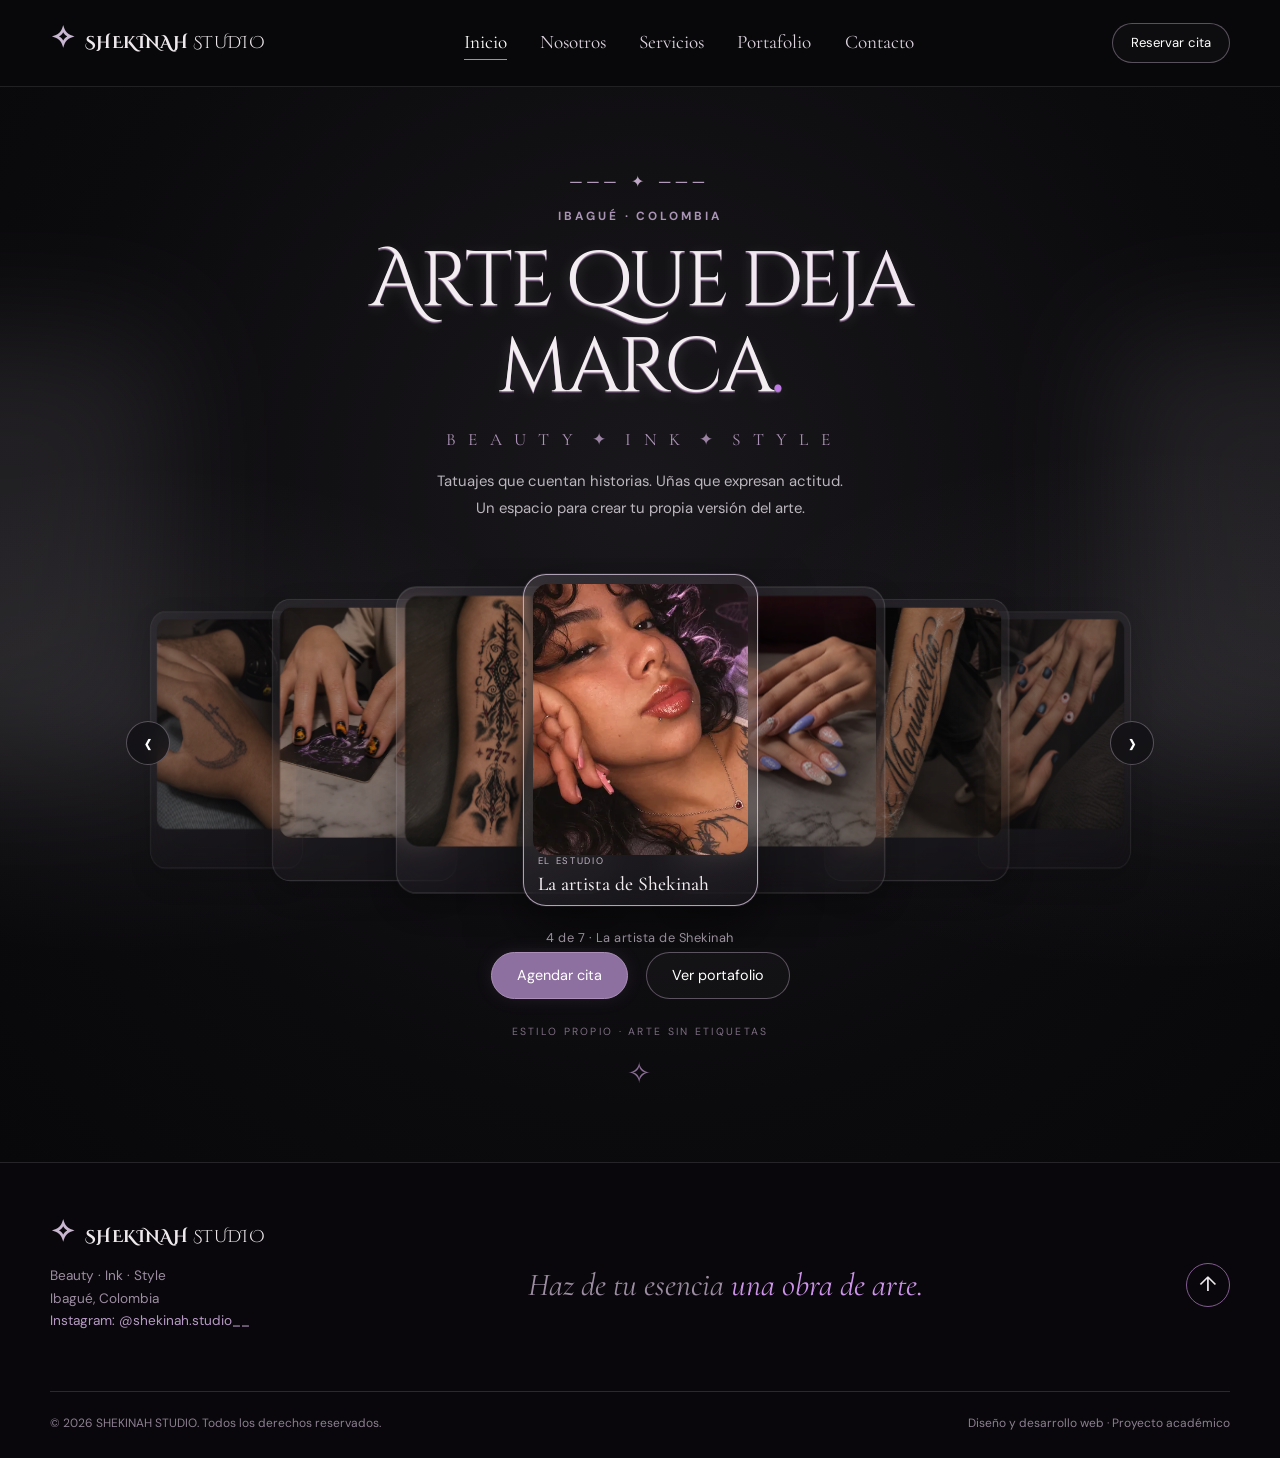
==== SHEKINAH_STUDIO/index.html @ 96f13e1a "Primer commit" ====
<!DOCTYPE html>

<html lang="es">
<head>
<meta charset="utf-8"/>
<meta content="width=device-width, initial-scale=1.0" name="viewport"/>
<meta content="SHEKINAH STUDIO — tatuajes, uñas y estilo alternativo en Ibagué." name="description"/>
<meta content="#100a16" name="theme-color"/>
<title>Inicio | SHEKINAH STUDIO</title>
<link href="https://fonts.googleapis.com" rel="preconnect"/>
<link crossorigin="" href="https://fonts.gstatic.com" rel="preconnect"/>
<link href="https://fonts.googleapis.com/css2?family=Cinzel+Decorative:wght@400;700&amp;family=Cormorant+Garamond:wght@400;500;600;700&amp;family=DM+Sans:wght@400;500;600;700&amp;display=swap" rel="stylesheet"/>
<link href="css/estilos.css" rel="stylesheet"/>
<script defer="" src="js/script.js"></script>
</head>
<body id="arriba" data-page="inicio">
<a class="skip-link" href="#inicio">Saltar al contenido</a>
<header class="site-header" id="cabecera">
<nav aria-label="Navegación principal" class="nav container">
<a aria-label="SHEKINAH STUDIO, ir al inicio" class="brand" href="index.html"><span aria-hidden="true" class="brand-star">✧</span> SHEKINAH <span>STUDIO</span></a>
<button aria-controls="menu-principal" aria-expanded="false" aria-label="Abrir menú" class="menu-toggle" type="button"><span></span><span></span><span></span></button>
<ul class="nav-links" id="menu-principal">
<li><a aria-current="page" class="nav-link active" href="index.html">Inicio</a></li>
<li><a class="nav-link" href="nosotros.html">Nosotros</a></li>
<li><a class="nav-link" href="servicios.html">Servicios</a></li>
<li><a class="nav-link" href="portafolio.html">Portafolio</a></li>
<li><a class="nav-link" href="contacto.html">Contacto</a></li>
</ul>
<a class="btn btn-outline nav-cta" href="contacto.html#contact-form">Reservar cita</a>
</nav>
</header>
<main>

<section aria-labelledby="hero-title" class="hero section" id="inicio">
<div class="hero-aura aura-left"></div><div class="hero-aura aura-right"></div>
<div class="container hero-inner">
<div aria-hidden="true" class="filigree">─── ✦ ───</div>
<p class="eyebrow">IBAGUÉ · COLOMBIA</p>
<h1 class="gothic-title" id="hero-title">Arte que <em>deja</em><br/> marca<span class="period">.</span></h1>
<p class="hero-subtitle">B E A U T Y <span>✦</span> I N K <span>✦</span> S T Y L E</p>
<p class="hero-desc">Tatuajes que cuentan historias. Uñas que expresan actitud.<br class="desktop-only"/> Un espacio para crear tu propia versión del arte.</p>
</div>
<div class="carousel-shell" role="region" aria-roledescription="carrusel" aria-label="Trabajos destacados y artista de Shekinah Studio">
  <button aria-label="Imagen anterior" class="carousel-arrow carousel-prev" type="button">‹</button>
  <div class="glass-carousel" id="glass-carousel">
    <a class="glass-slide" href="portafolio.html#tatuaje-guadana" aria-label="Ver Guadaña y rosario">
      <img src="img/miniaturas/tatuaje-guadana.webp" alt="Guadaña de línea fina con una cadena y una cruz en el dorso de la mano." width="540" height="960" loading="eager" decoding="async" style="object-position: 46% 60%" draggable="false">
      <span class="glass-caption"><small>Tatuajes</small><strong>Guadaña y rosario</strong></span>
    </a>
    <a class="glass-slide" href="portafolio.html#unas-negro-ambar" aria-label="Ver Negro y ámbar">
      <img src="img/miniaturas/unas-negro-ambar.webp" alt="Uñas cortas con esmalte negro brillante y motivos naranjas y amarillos sobre la tarjeta del estudio." width="820" height="615" loading="eager" decoding="async" style="object-position: 50% 63%" draggable="false">
      <span class="glass-caption"><small>Diseño de uñas</small><strong>Negro y ámbar</strong></span>
    </a>
    <a class="glass-slide" href="portafolio.html#tatuaje-ornamental-777" aria-label="Ver Ornamental 777">
      <img src="img/miniaturas/tatuaje-ornamental-777.webp" alt="Composición geométrica en el antebrazo con una guadaña, detalles rojos y el número 777." width="720" height="960" loading="eager" decoding="async" style="object-position: 50% 48%" draggable="false">
      <span class="glass-caption"><small>Tatuajes</small><strong>Ornamental 777</strong></span>
    </a>
    <a class="glass-slide" href="nosotros.html" aria-label="Conocer a la artista" aria-current="true">
      <img src="img/miniaturas/retrato-shekinah.webp" alt="La artista de Shekinah Studio con rizos oscuros, manicura rosa y tatuajes en el pecho." width="820" height="461" loading="eager" decoding="async" style="object-position: 40% 44%" draggable="false">
      <span class="glass-caption"><small>El estudio</small><strong>La artista de Shekinah</strong></span>
    </a>
    <a class="glass-slide" href="portafolio.html#unas-lavanda" aria-label="Ver Lavanda en relieve">
      <img src="img/miniaturas/unas-lavanda.webp" alt="Uñas almendradas en lavanda y nude, con glitter, estrellas y flores blancas en relieve." width="720" height="960" loading="eager" decoding="async" style="object-position: 52% 61%" draggable="false">
      <span class="glass-caption"><small>Diseño de uñas</small><strong>Lavanda en relieve</strong></span>
    </a>
    <a class="glass-slide" href="portafolio.html#tatuaje-maquiavelico" aria-label="Ver Maquiavélico">
      <img src="img/miniaturas/tatuaje-maquiavelico.webp" alt="Lettering en cursiva a lo largo del antebrazo, bajo la película protectora." width="540" height="960" loading="eager" decoding="async" style="object-position: 45% 50%" draggable="false">
      <span class="glass-caption"><small>Tatuajes</small><strong>Maquiavélico</strong></span>
    </a>
    <a class="glass-slide" href="portafolio.html#unas-azul-ahumado" aria-label="Ver Azul ahumado">
      <img src="img/miniaturas/unas-azul-ahumado.webp" alt="Uñas cortas en azul satinado con bordes oscuros y dos uñas decoradas con ojos." width="720" height="960" loading="eager" decoding="async" style="object-position: 55% 47%" draggable="false">
      <span class="glass-caption"><small>Diseño de uñas</small><strong>Azul ahumado</strong></span>
    </a>
  </div>
  <button aria-label="Imagen siguiente" class="carousel-arrow carousel-next" type="button">›</button>
  <p aria-live="polite" aria-atomic="true" class="carousel-count" id="carousel-count">4 de 7 · La artista de Shekinah</p>
</div>
<div class="hero-actions"><a class="btn btn-primary" href="contacto.html#contact-form">Agendar cita</a><a class="btn btn-outline" href="portafolio.html">Ver portafolio</a></div>
<div class="hero-footnote">ESTILO PROPIO · ARTE SIN ETIQUETAS <span aria-hidden="true">✧</span></div>
</section>

</main>
<footer class="footer"><div class="container"><div class="footer-top"><div><a class="brand" href="index.html"><span aria-hidden="true" class="brand-star">✧</span> SHEKINAH <span>STUDIO</span></a><p>Beauty · Ink · Style<br/>Ibagué, Colombia<br/><a class="instagram-inline" href="https://www.instagram.com/shekinah.studio__/" rel="noopener noreferrer" target="_blank">Instagram: @shekinah.studio__</a></p></div><p class="footer-quote">Haz de tu esencia <em>una obra de arte.</em></p><a aria-label="Volver arriba" class="back-to-top" href="#arriba">↑</a></div><div class="footer-bottom"><span>© <span id="year">2026</span> SHEKINAH STUDIO. Todos los derechos reservados.</span><span>Diseño y desarrollo web · Proyecto académico</span></div></div></footer>
<nav aria-label="Accesos rápidos móviles" class="mobile-dock">
<a aria-label="Inicio" class="dock-link active" href="index.html"><span aria-hidden="true">⌂</span><small>Inicio</small></a>
<a aria-label="Servicios" class="dock-link" href="servicios.html"><span aria-hidden="true">✧</span><small>Servicios</small></a>
<a aria-label="Portafolio" class="dock-link" href="portafolio.html"><span aria-hidden="true">▧</span><small>Galería</small></a>
<a aria-label="Ubicación" class="dock-link" href="contacto.html#ubicacion"><span aria-hidden="true">⌖</span><small>Mapa</small></a>
<a aria-label="Reservas" class="dock-link" href="contacto.html#contact-form"><span aria-hidden="true">✉</span><small>Citas</small></a>
</nav>

</body>
</html>
---- SHEKINAH_STUDIO/css/estilos.css ----
/* SHEKINAH STUDIO · Diseño responsivo con tonos góticos y destellos lilas */
:root {
  --bg: #0c0910;
  --bg2: #15101a;
  --panel: #191320;
  --purple: #bf79e6;
  --purple2: #7d3a98;
  --silver: #f5eafa;
  --muted: #b9abbf;
  --line: rgba(212, 160, 239, .21);
  --container: 1180px;
  scroll-behavior: smooth
}

* {
  box-sizing: border-box
}

html {
  scroll-padding-top: 90px
}

body {
  margin: 0;
  background: var(--bg);
  color: var(--silver);
  font-family: 'DM Sans', Arial, sans-serif;
  line-height: 1.65;
  overflow-x: hidden
}

body.modal-open {
  overflow: hidden
}

::selection {
  background: #944ab6;
  color: white
}

a {
  text-decoration: none;
  color: inherit
}

button,
input,
select,
textarea {
  font: inherit
}

button {
  cursor: pointer
}

img {
  display: block;
  width: 100%
}

strong {
  color: #f6e9ff
}

.container {
  width: min(calc(100% - 48px), var(--container));
  margin-inline: auto
}

.section {
  position: relative
}

.skip-link {
  position: absolute;
  z-index: 100;
  top: -100px;
  left: 8px;
  background: white;
  color: black;
  padding: 12px
}

.skip-link:focus {
  top: 8px
}

.site-header {
  position: sticky;
  top: 0;
  z-index: 50;
  background: rgba(11, 8, 14, .87);
  backdrop-filter: blur(18px);
  border-bottom: 1px solid var(--line)
}

.nav {
  height: 86px;
  display: flex;
  align-items: center;
  justify-content: space-between;
  gap: 24px
}

.brand {
  font-family: 'Cinzel Decorative', Georgia, serif;
  font-size: 1.08rem;
  letter-spacing: .025em;
  font-weight: 700;
  white-space: nowrap
}

.brand>span:last-child {
  font-weight: 400
}

.brand-star {
  display: inline-block;
  font-size: 1.9rem;
  line-height: 0;
  color: #edb8ff;
  text-shadow: 0 0 15px #c04bed;
  margin-right: 5px
}

.nav-links {
  display: flex;
  list-style: none;
  gap: clamp(15px, 2.6vw, 35px);
  margin: 0;
  padding: 0
}

.nav-link {
  font-family: 'Cormorant Garamond', serif;
  font-size: 1.2rem;
  position: relative;
  color: #ddd3df
}

.nav-link:hover,
.nav-link.active {
  color: white
}

.nav-link::after {
  content: "";
  height: 1px;
  width: 0;
  position: absolute;
  bottom: -6px;
  left: 0;
  background: var(--purple);
  box-shadow: 0 0 9px var(--purple);
  transition: width .3s
}

.nav-link:hover::after,
.nav-link.active::after {
  width: 100%
}

.btn {
  display: inline-flex;
  justify-content: center;
  align-items: center;
  gap: 9px;
  min-height: 45px;
  padding: 11px 25px;
  border: 1px solid #bb78d6;
  border-radius: 999px;
  background: transparent;
  color: #fff;
  transition: transform .25s, background .25s, box-shadow .25s;
  text-align: center;
  font-size: .9rem
}

.btn:hover {
  transform: translateY(-3px);
  box-shadow: 0 0 25px rgba(185, 85, 230, .35)
}

.btn:focus-visible,
.nav-link:focus-visible,
button:focus-visible,
a:focus-visible,
input:focus-visible,
select:focus-visible,
textarea:focus-visible {
  outline: 2px solid #eac0ff;
  outline-offset: 4px
}

.btn-primary {
  background: linear-gradient(115deg, #34133e, #74348d 55%, #2a1034);
  box-shadow: inset 0 1px 10px rgba(249, 198, 255, .25), 0 0 22px rgba(154, 59, 194, .19)
}

.btn-outline {
  background: rgba(255, 255, 255, .025)
}

.nav-cta {
  font-size: .82rem;
  padding: 8px 18px;
  min-height: 39px
}

.menu-toggle {
  display: none;
  background: transparent;
  border: 0;
  padding: 9px
}

.menu-toggle span {
  display: block;
  width: 24px;
  height: 2px;
  margin: 5px;
  background: #f0d7ff
}

.hero {
  min-height: calc(100svh - 86px);
  padding: 77px 0 42px;
  isolation: isolate;
  overflow: hidden;
  background: radial-gradient(ellipse at 50% 30%, #1f1225 0%, #0f0b12 42%, #09080b 84%)
}

.hero::before {
  content: "";
  position: absolute;
  inset: 0;
  background: radial-gradient(ellipse at 12% 58%, rgba(130, 47, 154, .13), transparent 33%), radial-gradient(ellipse at 88% 58%, rgba(160, 69, 179, .11), transparent 33%);
  z-index: -1
}

.hero-aura {
  position: absolute;
  top: 23%;
  width: 30%;
  height: 40%;
  filter: blur(65px);
  opacity: .18;
  background: #a444ce;
  z-index: -1;
  pointer-events: none
}

.aura-left {
  left: -17%
}

.aura-right {
  right: -17%
}

.hero-inner {
  text-align: center;
  position: relative;
  z-index: 2
}

.filigree {
  font-family: Georgia, serif;
  color: #d9a5f2;
  font-size: 1.4rem;
  letter-spacing: .35em;
  text-shadow: 0 0 15px #d77fff
}

.eyebrow {
  color: #c792e6;
  font-size: .74rem;
  letter-spacing: .25em;
  font-weight: 700;
  text-transform: uppercase
}

.gothic-title {
  font-family: 'Cinzel Decorative', 'Cormorant Garamond', Georgia, serif;
  font-weight: 400;
  font-size: clamp(3.3rem, 7.2vw, 7.2rem);
  line-height: 1.12;
  letter-spacing: -.055em;
  margin: 8px 0 16px;
  color: #f5e6fc;
  text-shadow: 1px 1px 0 #70388a, -1px -1px 0 #fff, 0 0 8px rgba(255, 255, 255, .65), 0 0 23px rgba(191, 121, 230, .63), 0 0 65px rgba(152, 43, 206, .18)
}

.gothic-title em {
  font-style: normal;
  color: #e7c7f4
}

.period {
  color: #bf79e6
}

.hero-subtitle {
  font-family: 'Cormorant Garamond', serif;
  color: #c88cdd;
  font-size: 1.08rem;
  letter-spacing: .24em;
  margin: 0
}

.hero-subtitle span {
  color: #f1d4fd;
  margin: 0 7px
}

.hero-desc {
  max-width: 640px;
  margin: 14px auto 0;
  color: #d1c4d5;
  font-size: .93rem;
  line-height: 1.8
}

.hero-gallery {
  width: min(1450px, calc(100% + 120px));
  margin: 36px auto 0;
  display: flex;
  justify-content: center;
  gap: 14px;
  align-items: center;
  position: relative
}

.hero-gallery::after {
  content: "";
  position: absolute;
  bottom: -22px;
  width: 77%;
  height: 21px;
  background: #7c319b;
  filter: blur(27px);
  opacity: .23;
  z-index: -1
}

.hero-tile {
  margin: 0;
  flex: 0 0 clamp(105px, 13vw, 180px);
  height: clamp(190px, 23vw, 292px);
  border: 1px solid rgba(217, 153, 251, .45);
  border-radius: 25px;
  overflow: hidden;
  background: #19111d;
  box-shadow: 0 0 16px rgba(142, 69, 165, .16);
  transition: transform .35s, box-shadow .35s
}

.hero-tile img {
  height: 100%;
  object-fit: cover
}

.hero-tile:nth-child(1),
.hero-tile:nth-child(7) {
  transform: rotate(-7deg) translateY(7px)
}

.hero-tile:nth-child(2),
.hero-tile:nth-child(6) {
  transform: rotate(-3deg) translateY(-10px)
}

.hero-tile:nth-child(3),
.hero-tile:nth-child(5) {
  transform: rotate(3deg) translateY(7px)
}

.hero-tile:hover {
  transform: translateY(-13px) rotate(0) !important;
  box-shadow: 0 0 28px rgba(190, 105, 232, .55);
  z-index: 3
}

.hero-actions {
  display: flex;
  justify-content: center;
  gap: 18px;
  margin: 45px 0 24px
}

.hero-footnote {
  font-size: .65rem;
  letter-spacing: .22em;
  color: #7d6e82;
  text-align: center
}

.hero-footnote span {
  display: block;
  color: #a566bf;
  font-size: 1.8rem;
  margin-top: 9px
}

.about,
.services,
.portfolio,
.contact {
  padding: 115px 0
}

.about {
  background: linear-gradient(135deg, #100c14, #17101c 65%, #0e0a11)
}

.about-grid {
  display: grid;
  grid-template-columns: 1.1fr 1fr;
  grid-template-areas: "portrait title" "portrait copy";
  gap: 0 clamp(2rem, 5vw, 5rem);
  align-items: center
}
.about-heading { grid-area: title; align-self: end }
.about-copy { grid-area: copy; align-self: start }
.about-visual {
  grid-area: portrait;
  position: relative;
  margin: 0;
  min-width: 0
}
.about-visual > img {
  width: 100%;
  height: auto;
  border-radius: 1.2rem
}
.image-frame {
  position: absolute;
  border: 1px solid #856991;
  inset: 9px -9px -9px 9px;
  border-radius: 1.2rem;
  pointer-events: none
}
.about-links {
  display: flex;
  gap: 1rem 1.5rem;
  flex-wrap: wrap;
  margin-top: 1.5rem
}

.section-title {
  font-family: 'Cormorant Garamond', Georgia, serif;
  font-weight: 500;
  font-size: clamp(3.1rem, 5.5vw, 5.5rem);
  line-height: 1.02;
  letter-spacing: -.035em;
  margin: 12px 0 26px
}

.section-title em {
  font-weight: 400;
  color: #cb8ae9
}

.about-copy>p:not(.eyebrow),
.contact-info>p:not(.eyebrow) {
  color: var(--muted);
  font-size: .96rem;
  line-height: 1.9
}

.about-points {
  display: flex;
  gap: 23px;
  flex-wrap: wrap;
  color: #d8a8f2;
  font-family: 'Cormorant Garamond', serif;
  font-size: 1.2rem;
  margin: 25px 0
}

.text-link {
  display: inline-flex;
  align-items: center;
  gap: 9px;
  color: #e9b8fa;
  font-size: .87rem;
  border-bottom: 1px solid rgba(220, 151, 245, .5);
  padding-bottom: 4px;
  transition: color .2s
}

.text-link:hover {
  color: white
}

.services {
  background: #0d0a10
}

.section-heading {
  text-align: center;
  max-width: 800px;
  margin: 0 auto 43px
}

.section-heading>p:last-child {
  color: var(--muted)
}

.service-grid {
  display: grid;
  grid-template-columns: repeat(3, 1fr);
  gap: 22px
}

.service-card {
  display: flex;
  flex-direction: column;
  background: linear-gradient(145deg, #201728, #120e16);
  border: 1px solid var(--line);
  border-radius: 17px;
  overflow: hidden;
  transition: transform .3s, border-color .3s
}

.service-card:hover {
  transform: translateY(-7px);
  border-color: #9158b1
}

.service-image {
  width: 100%;
  aspect-ratio: 4 / 3;
  position: relative;
  overflow: hidden
}

.service-image>img {
  width: 100%;
  height: 100%;
  object-fit: cover
}

.service-index {
  position: absolute;
  top: 13px;
  left: 18px;
  font-family: 'Cormorant Garamond', serif;
  font-size: 2rem;
  text-shadow: 0 2px 8px black
}

.service-content {
  padding: clamp(1.2rem, 2.5vw, 1.75rem)
}

.service-content h2 {
  font-family: 'Cormorant Garamond', serif;
  font-size: 2.1rem;
  font-weight: 500;
  margin: 0 0 8px
}

.service-content p {
  color: var(--muted);
  font-size: 1rem;
  margin: 0 0 1rem
}

.service-meta {
  display: block;
  color: #d8a4e9;
  font-size: .78rem;
  margin-bottom: 21px
}

.price-note {
  text-align: center;
  color: #887d8b;
  font-size: .77rem;
  margin-top: 26px
}

.portfolio {
  background: radial-gradient(ellipse at 50% 45%, #211428 0, #100b13 65%)
}

.filters {
  display: flex;
  justify-content: center;
  flex-wrap: wrap;
  gap: 10px;
  margin-bottom: 35px
}

.filter-btn {
  padding: 10px 23px;
  border: 1px solid #62466c;
  border-radius: 100px;
  background: transparent;
  color: #d3c6d9;
  transition: all .25s;
  font-size: .88rem
}

.filter-btn:hover,
.filter-btn.selected {
  background: #4a225b;
  border-color: #c38bdf;
  color: #fff;
  box-shadow: 0 0 15px rgba(183, 94, 218, .16)
}

.portfolio-grid {
  column-count: 3;
  column-gap: 18px
}
.portfolio-item {
  display: inline-block;
  width: 100%;
  margin: 0 0 18px;
  vertical-align: top;
  break-inside: avoid;
  border: 1px solid var(--line);
  border-radius: 15px;
  overflow: hidden;
  background: #1a171d;
  text-align: left;
  transition: border-color .25s
}
.portfolio-item[hidden] { display: none }
.portfolio-item img {
  width: 100%;
  height: auto
}
.portfolio-item span {
  display: block;
  padding: .72rem 1rem;
  color: #f4eff6;
  font-weight: 500;
  font-size: .97rem
}
.portfolio-item:hover, .portfolio-item:focus-visible { border-color: #c2a2d0 }
.portfolio-instagram { text-align: center; margin: 1.5rem 0 0 }

.contact {
  background: linear-gradient(145deg, #150e1b, #0c0910)
}

.contact-grid {
  display: grid;
  grid-template-columns: 1fr 1fr;
  gap: clamp(38px, 7vw, 110px);
  align-items: start
}

.contact-info .section-title {
  margin-bottom: 20px
}

.contact-detail {
  display: flex;
  gap: 17px;
  align-items: flex-start;
  margin-top: 30px
}

.detail-icon {
  font-size: 1.8rem;
  color: #d39beb;
  line-height: 1
}

.contact-detail strong {
  font-weight: 600
}

.contact-detail p {
  margin: 3px 0 0;
  color: var(--muted);
  font-size: .9rem
}

.contact-tip {
  margin-top: 34px !important;
  padding-left: 14px;
  border-left: 2px solid #694078;
  font-size: .8rem !important
}

.contact-form {
  background: linear-gradient(145deg, #25182c, #17101b);
  border: 1px solid var(--line);
  border-radius: 16px;
  padding: 34px;
  box-shadow: 0 18px 70px rgba(0, 0, 0, .2)
}

.form-header {
  text-align: center;
  color: #d4a4ef;
  font-family: 'Cormorant Garamond', serif;
  letter-spacing: .17em;
  margin-bottom: 27px
}

.form-header span {
  margin: 0 9px
}

.form-grid {
  display: grid;
  grid-template-columns: 1fr 1fr;
  gap: 15px
}

.contact-form label {
  display: block;
  color: #e7d6ee;
  font-size: .85rem;
  margin-bottom: 18px
}

.contact-form label>span {
  color: #d593eb
}

.contact-form input,
.contact-form select,
.contact-form textarea {
  display: block;
  margin-top: 8px;
  width: 100%;
  background: #100c15;
  color: #f4eafa;
  border: 1px solid #55405d;
  border-radius: 8px;
  padding: 12px 13px;
  outline: none;
  resize: vertical;
  color-scheme: dark
}

.contact-form input:focus,
.contact-form select:focus,
.contact-form textarea:focus {
  border-color: #bc83dc;
  box-shadow: 0 0 0 3px rgba(172, 87, 212, .12)
}

.contact-form input::placeholder,
.contact-form textarea::placeholder {
  color: #8c7c93
}

.form-error {
  min-height: 1em;
  color: #ffb6c6;
  font-size: .82rem
}

.form-submit {
  width: 100%;
  margin-top: 4px
}

.message-result {
  margin-top: 23px;
  border-top: 1px solid var(--line);
  padding-top: 20px
}

.message-result[hidden] {
  display: none
}

.message-result p {
  color: #e9cafa
}

.message-result pre {
  white-space: pre-wrap;
  overflow-wrap: anywhere;
  font: inherit;
  font-size: .84rem;
  background: #0c0910;
  border: 1px solid var(--line);
  border-radius: 7px;
  padding: 14px;
  color: #d9c4e3
}

.message-result span {
  display: block;
  margin-top: 10px;
  color: #dfb0f4;
  font-size: .8rem
}

.footer {
  padding: 60px 0 24px;
  background: #09070b;
  border-top: 1px solid var(--line)
}

.footer-top {
  display: flex;
  justify-content: space-between;
  align-items: center;
  gap: 24px;
  padding-bottom: 45px
}

.footer-top p {
  color: #9c8da2;
  font-size: .85rem
}

.footer-quote {
  font: italic 2rem 'Cormorant Garamond', serif !important;
  text-align: center
}

.footer-quote em {
  color: #ce94eb
}

.back-to-top {
  display: grid;
  place-items: center;
  flex: 0 0 44px;
  height: 44px;
  border: 1px solid #815c91;
  border-radius: 50%;
  font-size: 1.3rem
}

.footer-bottom {
  border-top: 1px solid #302537;
  padding-top: 22px;
  display: flex;
  justify-content: space-between;
  gap: 15px;
  font-size: .75rem;
  color: #8c7f91
}

.lightbox {
  width: fit-content;
  max-width: min(94vw, 1120px);
  max-height: 92vh;
  max-height: 92dvh;
  padding: .6rem;
  border: 1px solid #785d87;
  border-radius: 14px;
  background: #151217;
  color: white;
  text-align: center
}
.lightbox::backdrop { background: rgba(5,3,7,.9); backdrop-filter: blur(5px) }
.lightbox:not([open]) { display: none }
.lightbox img {
  display: block;
  width: auto;
  height: auto;
  max-width: 100%;
  max-height: 72vh;
  max-height: 72dvh;
  object-fit: contain;
  border-radius: 7px;
  margin: 0 auto
}
.lightbox-nav {
  display: grid;
  grid-template-columns: auto minmax(0, 1fr) auto;
  align-items: center;
  gap: .6rem;
  padding-top: .55rem
}
.lightbox-nav p { margin: 0; line-height: 1.3 }
.lightbox-nav strong { display: block; font-size: 1rem; font-weight: 500 }
.lightbox-nav small { color: #c7b9ca; font-size: .82rem }
.lightbox button {
  width: 44px;
  height: 44px;
  border-radius: 50%;
  border: 1px solid #8d7599;
  background: #231b29;
  color: white;
  font-size: 1.65rem;
  line-height: 1
}
.lightbox-close { position: absolute; top: .75rem; right: .75rem }
.reveal { transition: opacity .5s ease, transform .5s ease }
.reveal-pending:not(:focus-within) { opacity: 0; transform: translateY(15px) }

@media(prefers-reduced-motion:reduce) {

  *,
  *::before,
  *::after {
    scroll-behavior: auto !important;
    animation: none !important;
    transition: none !important
  }

  .reveal {
    opacity: 1;
    transform: none
  }
}

@media(max-width:1000px) {
  .nav-links {
    gap: 14px
  }

  .brand {
    font-size: .9rem
  }

  .nav-cta {
    display: none
  }

  .hero-gallery {
    gap: 8px
  }

  .hero-tile {
    flex-basis: 14vw
  }

  .about-grid {
    column-gap: 2rem
  }
}

@media(max-width:760px) {
  .container {
    width: min(calc(100% - 36px), var(--container))
  }

  .nav {
    height: 72px
  }

  .brand {
    font-size: .88rem
  }

  .menu-toggle {
    display: block;
    margin-left: auto
  }

  .nav-links {
    position: absolute;
    top: 72px;
    left: 0;
    right: 0;
    display: none;
    flex-direction: column;
    gap: 0;
    padding: 10px 25px 20px;
    background: #130d18;
    border-bottom: 1px solid #745282
  }

  .nav-links.open {
    display: flex
  }

  .nav-links a {
    display: block;
    padding: 10px 5px
  }

  .hero {
    padding: 68px 0 44px;
    min-height: auto
  }

  .gothic-title {
    font-size: clamp(2.6rem, 9.4vw, 5.1rem);
    line-height: 1.2;
    letter-spacing: -.06em
  }

  .hero-subtitle {
    font-size: .8rem;
    letter-spacing: .08em
  }

  .hero-desc {
    padding: 0 15px
  }

  .desktop-only {
    display: none
  }

  .hero-gallery {
    width: 100%;
    overflow-x: auto;
    justify-content: flex-start;
    scroll-snap-type: x mandatory;
    gap: 12px;
    padding: 15px 20px 21px;
    scrollbar-width: thin;
    scrollbar-color: #6c367b transparent
  }

  .hero-tile {
    flex: 0 0 175px;
    height: 225px;
    scroll-snap-align: center;
    transform: none !important;
    border-radius: 18px
  }

  .hero-actions {
    margin-top: 22px;
    gap: 12px
  }

  .hero-actions .btn {
    padding: 10px 15px;
    font-size: .79rem
  }

  .about,
  .services,
  .portfolio,
  .contact {
    padding: 76px 0
  }

  .about-grid,
  .contact-grid {
    grid-template-columns: 1fr
  }

  .about-grid {
    grid-template-areas: "title" "portrait" "copy";
    gap: 1.4rem
  }
  .about-heading .section-title { margin-bottom: 0 }
  .about-visual { margin: 0 9px 5px 0 }

  .service-grid {
    grid-template-columns: 1fr;
    max-width: 520px;
    margin: auto
  }



  .service-content p {
    min-height: auto
  }

  .portfolio-grid { column-count: 2; column-gap: 12px }

  .footer-top {
    flex-wrap: wrap
  }

  .footer-quote {
    order: 2;
    width: 100%
  }

  .footer-bottom {
    flex-direction: column
  }

  .contact-form {
    padding: 25px
  }
}

@media(max-width:480px) {
  .gothic-title {
    font-size: clamp(2.25rem, 9vw, 3.6rem)
  }

  .hero-subtitle {
    font-size: .7rem;
    letter-spacing: 0
  }

  .hero-tile {
    flex-basis: 150px;
    height: 210px
  }

  .hero-actions {
    flex-direction: column;
    max-width: 245px;
    margin-inline: auto
  }

  .hero-footnote {
    margin-top: 20px
  }

  .section-title {
    font-size: 3.05rem
  }

  .about-points {
    gap: 12px
  }

  .portfolio-grid { column-gap: 9px }
  .portfolio-item { margin-bottom: 9px; border-radius: 10px }
  .portfolio-item span { font-size: .85rem; line-height: 1.35; padding: .6rem .55rem }
  .form-grid {
    grid-template-columns: 1fr;
    gap: 0
  }

  .footer-quote {
    font-size: 1.6rem !important
  }
}



/* REDISEÑO EDITORIAL GÓTICO · ACENTOS VIOLETA MUY SELECTIVOS */
:root {
  --bg: #09090b;
  --bg2: #101013;
  --panel: #151419;
  --purple: #ad82c6;
  --purple2: #665072;
  --silver: #eee9ed;
  --muted: #aaa4ad;
  --line: rgba(238, 226, 239, .13)
}

.site-header {
  background: rgba(9, 9, 11, .93);
  border-color: rgba(255, 255, 255, .10)
}

.brand-star {
  color: #c9b6d0;
  text-shadow: none
}

.nav-link::after {
  box-shadow: none
}

.btn {
  border-color: rgba(222, 197, 231, .36);
  border-radius: 100px;
  box-shadow: none
}

.btn:hover {
  box-shadow: 0 8px 24px rgba(0, 0, 0, .22);
  background: rgba(178, 138, 202, .1)
}

.btn-primary {
  background: #8e70a0;
  border: 1px solid #ab8fb9;
  color: #fff;
  box-shadow: none
}

.btn-primary:hover {
  background: #a38bb1;
  box-shadow: 0 0 19px rgba(176, 132, 195, .15)
}

.hero {
  min-height: auto;
  padding: 82px 0 65px;
  background: radial-gradient(ellipse at 50% 38%, #19171b 0%, #0b0a0d 65%, #08080a 100%)
}

.hero::before {
  background: radial-gradient(ellipse at 10% 58%, rgba(215, 210, 220, .07), transparent 28%), radial-gradient(ellipse at 91% 58%, rgba(215, 210, 220, .06), transparent 30%)
}

.hero-aura {
  background: #b7b0b8;
  opacity: .13;
  filter: blur(62px)
}

.filigree {
  color: #bfa6c7;
  text-shadow: none;
  font-size: 1rem
}

.eyebrow {
  color: #aa94b6
}

.gothic-title {
  color: #f3edf2;
  text-shadow: 0 1px 0 #9b809f, 0 2px 0 #4d3c54, 0 3px 14px rgba(255, 255, 255, .16);
  font-size: clamp(3rem, 6vw, 6.3rem);
  margin-bottom: 15px;
  letter-spacing: -.045em
}

.gothic-title em {
  color: #f1e7f1
}

.hero-subtitle {
  color: #ad93b8
}

.hero-subtitle span {
  color: #9b83a4
}

.hero-desc {
  color: #bcb6bf
}

.hero-footnote span {
  color: #8b6e96
}

.about {
  background: #101013
}

.services {
  background: #0c0c0e
}

.portfolio {
  background: #121015
}

.contact {
  background: #0d0c10
}

.section-title em {
  color: #b99cc5
}

.service-card {
  background: #17151a;
  border-color: rgba(240, 230, 245, .1)
}

.service-card:hover {
  border-color: rgba(201, 172, 214, .38)
}


.service-meta,
.about-points,
.detail-icon,
.text-link,
.instagram-inline {
  color: #b69ac5
}

.service-content p,
.about-copy>p:not(.eyebrow),
.contact-info>p:not(.eyebrow) {
  color: #aaa3ad
}

.filter-btn {
  border-color: rgba(240, 230, 245, .19)
}

.filter-btn:hover,
.filter-btn.selected {
  background: #75627e;
  border-color: #97829f;
  box-shadow: none
}

.portfolio-item:hover {
  border-color: #a98cb5
}


.contact-form {
  background: #17151a;
  box-shadow: 0 12px 44px rgba(0, 0, 0, .21)
}

.contact-form input:focus,
.contact-form select:focus,
.contact-form textarea:focus {
  box-shadow: 0 0 0 2px rgba(164, 126, 184, .12)
}

.contact-tip {
  color: #aaa3ad
}

.form-hint {
  font-size: .76rem;
  color: #99929b;
  line-height: 1.7
}

/* Carrusel de cristales: centro nítido, tarjetas laterales en profundidad. */
.carousel-shell {
  position: relative;
  max-width: 1040px;
  margin: 36px auto 0;
  height: 390px;
  perspective: 1100px;
  isolation: isolate
}

.glass-carousel {
  position: relative;
  width: 100%;
  height: 100%;
  outline-offset: 5px;
  touch-action: pan-y;
  overflow: hidden
}

.glass-slide {
  --offset: 0;
  position: absolute;
  top: 16px;
  left: 50%;
  width: 235px;
  height: 332px;
  margin-left: -117.5px;
  padding: 9px 9px 50px;
  border: 1px solid rgba(255, 255, 255, .21);
  border-radius: 23px;
  background: linear-gradient(145deg, rgba(228, 217, 237, .13), rgba(34, 30, 37, .33));
  backdrop-filter: blur(16px);
  box-shadow: 0 14px 36px rgba(0, 0, 0, .3);
  color: #eee9ed;
  text-align: left;
  transform: translateX(calc(var(--offset)*138px)) translateZ(calc(-1 * var(--distance)*105px)) rotateY(calc(var(--offset)*-11deg)) scale(calc(1 - var(--distance)*.075));
  transition: transform .65s cubic-bezier(.18, .75, .22, 1), opacity .65s, border-color .3s;
  opacity: calc(1 - var(--distance)*.16);
  z-index: calc(8 - var(--distance));
  cursor: pointer;
  overflow: hidden
}

.glass-slide img {
  height: 100%;
  object-fit: cover;
  border-radius: 15px;
  filter: none
}

.glass-slide[data-position="0"] {
  border-color: rgba(229, 213, 237, .72);
  box-shadow: 0 25px 55px rgba(0, 0, 0, .55), 0 0 0 1px rgba(197, 161, 210, .13)
}

.glass-slide[data-position="0"] img {
  filter: none
}

.glass-caption {
  position: absolute;
  left: 14px;
  right: 14px;
  bottom: 9px;
  display: flex;
  flex-direction: column;
  line-height: 1.22;
  gap: 4px
}

.glass-caption small {
  font-size: .59rem;
  text-transform: uppercase;
  letter-spacing: .18em;
  color: #c1b5c6
}

.glass-caption strong {
  font: 500 1.22rem 'Cormorant Garamond', serif;
  color: #f2edf1
}

.carousel-arrow {
  position: absolute;
  top: 42%;
  z-index: 12;
  width: 44px;
  height: 44px;
  border-radius: 50%;
  border: 1px solid rgba(229, 218, 236, .32);
  background: rgba(17, 16, 20, .78);
  backdrop-filter: blur(8px);
  color: white;
  font-size: 2rem;
  line-height: 1
}

.carousel-prev {
  left: 6px
}

.carousel-next {
  right: 6px
}

.carousel-arrow:hover {
  background: #5e4c68
}

.carousel-count {
  position: absolute;
  left: 50%;
  transform: translateX(-50%);
  bottom: 0;
  margin: 0;
  width: 100%;
  text-align: center;
  font-size: .8rem;
  letter-spacing: .04em;
  color: #c0b4c4
}

.hero-actions {
  margin: 4px 0 24px
}

.hero-actions .btn-primary {
  box-shadow: 0 0 18px rgba(174, 131, 189, .12)
}

/* Enlaces sociales que se expanden suavemente al pasar el cursor */
.social-group {
  display: flex;
  gap: 12px;
  flex-wrap: wrap;
  margin: 28px 0 8px
}

.social-pill {
  display: inline-flex;
  align-items: center;
  gap: 11px;
  width: 49px;
  height: 49px;
  padding: 0 14px;
  border-radius: 28px;
  background: #211c24;
  border: 1px solid rgba(240, 230, 245, .14);
  overflow: hidden;
  white-space: nowrap;
  transition: width .45s cubic-bezier(.175, .885, .32, 1.275), transform .3s, background .3s
}

.social-pill:hover,
.social-pill:focus-visible {
  width: 152px;
  transform: translateY(-3px);
  background: #493c50
}

.social-icon {
  display: inline-flex;
  width: 20px;
  flex: 0 0 20px;
  justify-content: center;
  font-size: 1.5rem;
  line-height: 1
}

.social-label {
  font-size: .85rem;
  color: #e8dfeb
}

/* Ubicación: referencia barrial, no geolocalización exacta */
.location-section {
  padding: 100px 0;
  background: #111015
}

.location-layout {
  display: grid;
  grid-template-columns: .8fr 1.2fr;
  gap: 60px;
  align-items: center
}

.location-layout p:not(.eyebrow) {
  color: #aaa3ad;
  max-width: 430px;
  margin: 0 0 24px
}

.map-frame {
  border: 1px solid rgba(232, 215, 240, .18);
  border-radius: 18px;
  overflow: hidden;
  min-height: 360px;
  background: #29232e;
  filter: grayscale(.65) saturate(.7)
}

.map-frame iframe {
  display: block;
  width: 100%;
  height: 360px;
  border: 0
}

/* Navegación inferior en móviles */
.mobile-dock {
  display: none
}

@media(max-width:760px) {
  .hero {
    padding-top: 58px
  }

  .hero-aura {
    opacity: .09
  }

  .carousel-shell {
    height: 345px;
    margin: 25px auto 0
  }

  .glass-slide {
    width: 190px;
    height: 275px;
    margin-left: -95px;
    transform: translateX(calc(var(--offset)*105px)) translateZ(calc(-1 * var(--distance)*90px)) rotateY(calc(var(--offset)*-11deg)) scale(calc(1 - var(--distance)*.07));
    padding: 7px 7px 49px
  }

  .carousel-arrow {
    top: 43%;
    width: 36px;
    height: 36px;
    font-size: 1.6rem
  }

  .carousel-prev {
    left: 10px
  }

  .carousel-next {
    right: 10px
  }

  .hero-actions {
    margin-top: 0
  }

  .location-layout {
    grid-template-columns: 1fr;
    gap: 22px
  }

  .location-section {
    padding: 76px 0
  }

  .mobile-dock {
    position: fixed;
    display: flex;
    align-items: center;
    justify-content: space-around;
    bottom: 12px;
    left: 12px;
    right: 12px;
    z-index: 80;
    min-height: 68px;
    padding: 7px;
    border: 1px solid rgba(234, 215, 243, .17);
    border-radius: 25px;
    background: rgba(16, 14, 19, .94);
    box-shadow: 0 10px 30px rgba(0, 0, 0, .45);
    backdrop-filter: blur(20px)
  }

  .dock-link {
    position: relative;
    display: flex;
    flex-direction: column;
    align-items: center;
    justify-content: center;
    gap: 0;
    min-width: 52px;
    height: 52px;
    padding: 4px 9px;
    border-radius: 17px;
    color: #c3b8c7;
    font-size: 1.6rem;
    line-height: 1;
    transition: background .3s, color .3s, transform .3s
  }

  .dock-link small {
    font-size: .69rem;
    line-height: 1.6;
    letter-spacing: .02em
  }

  .dock-link.active {
    color: white;
    background: #6e5877;
    transform: translateY(-3px)
  }

  body {
    padding-bottom: 82px
  }

  .footer {
    padding-bottom: 48px
  }
}

@media(max-width:480px) {
  .glass-slide {
    width: 172px;
    height: 252px;
    margin-left: -86px;
    transform: translateX(calc(var(--offset)*84px)) translateZ(calc(-1 * var(--distance)*80px)) rotateY(calc(var(--offset)*-12deg)) scale(calc(1 - var(--distance)*.075))
  }

  .carousel-shell {
    height: 315px
  }

  .glass-caption strong {
    font-size: 1.05rem
  }

  .gothic-title {
    font-size: clamp(2.3rem, 8.4vw, 3.4rem)
  }

  .carousel-prev {
    left: 3px
  }

  .carousel-next {
    right: 3px
  }
}

@media(prefers-reduced-motion:reduce) {

  .glass-slide,
  .social-pill,
  .dock-link {
    transition: none !important
  }
}

/* Ajustes para páginas independientes */
main {
  min-height: 65vh
}

body:not([data-page="inicio"]) main>section:first-child {
  padding-top: clamp(45px, 7vw, 100px)
}

.portfolio-item[hidden] {
  display: none !important
}



/* Tres servicios artísticos y una consulta independiente para impresión. */
.service-card .service-content {
  display: flex;
  flex: 1;
  flex-direction: column;
  align-items: flex-start
}
.service-card .service-meta { margin-top: auto }
.service-extra {
  margin: 2rem auto 0;
  border-top: 1px solid var(--line)
}
.service-extra .service-content {
  display: grid;
  grid-template-columns: 1fr auto;
  gap: .3rem 2rem;
  align-items: center;
  padding: 1.5rem 0
}
.service-extra h2 { grid-column: 1; grid-row: 1; margin: 0 }
.service-extra p { grid-column: 1; grid-row: 2; margin: 0 }
.service-extra .service-meta { grid-column: 2; grid-row: 1; margin: 0 }
.service-extra a { grid-column: 2; grid-row: 2; justify-self: start }
.form-header { font-size: 1.6rem; letter-spacing: .025em; margin-top: 0 }
#mensaje-etiqueta { font-weight: inherit }
.contact-form label[hidden] { display: none }
.contact-form [aria-invalid="true"] { border-color: #f3a8ba }
@media (min-width: 761px) and (max-width: 940px) {
  .service-content { padding: 1rem }
  .service-content h2 { font-size: 1.65rem }
}
@media (max-width: 760px) {
  .service-extra { max-width: 520px }
  .service-extra .service-content { display: flex; flex-direction: column; align-items: flex-start; gap: .6rem }
}

/* Los enlaces y las fotografías también se pueden consultar sin JavaScript. */
html:not(.js) :is(.filters, .carousel-arrow, .carousel-count, .contact-form, .menu-toggle) { display: none }
html:not(.js) .carousel-shell { height: auto }
html:not(.js) .glass-carousel { display: flex; gap: .75rem; padding: 1rem; overflow-x: auto }
html:not(.js) .glass-slide {
  position: relative; inset: auto; flex: 0 0 180px; height: 240px; margin: 0;
  transform: none; opacity: 1; z-index: auto
}
@media (max-width: 760px) {
  html:not(.js) .nav { height: auto; flex-direction: column; align-items: flex-start; gap: .4rem; padding-block: .65rem }
  html:not(.js) .nav-links {
    display: flex; position: static; flex-direction: row; flex-wrap: wrap;
    gap: .2rem 1rem; padding: 0; background: transparent; border: 0
  }
  html:not(.js) .nav-links a { padding: .3rem 0 }
}

/* =====================================================================
   CORRECCIONES PARA MÓVIL
   ===================================================================== */

/* 1. Evita palabras sueltas en la última línea de títulos y frases. */
.gothic-title, .section-title, .footer-quote, .hero-desc { text-wrap: balance }

/* 2. Botones del inicio: la regla ".hero-actions { margin: 4px 0 24px }" anulaba el
      centrado (margin-inline:auto) y los dejaba pegados a la izquierda. */
@media (max-width: 480px) {
  .hero-actions { margin: 4px auto 24px; width: 100%; max-width: 245px }
  .hero-actions .btn { width: 100% }
}

/* 3. Carrusel: solo la tarjeta central muestra su título (en las laterales se veía
      cortado y encimado) y se da más espacio para títulos de dos líneas. */
.glass-slide:not([data-position="0"]) .glass-caption { opacity: 0; visibility: hidden }
.glass-caption { transition: opacity .3s }
@media (max-width: 760px) {
  .carousel-shell { height: 372px }
  .glass-slide { height: 290px; padding-bottom: 66px }
  .glass-caption { bottom: 11px; left: 12px; right: 12px }
  .glass-caption strong { font-size: 1.1rem; line-height: 1.15 }
}
@media (max-width: 480px) {
  .carousel-shell { height: 348px }
  .glass-slide { height: 268px; padding-bottom: 64px }
  .glass-caption strong { font-size: 1rem }
  .carousel-count { font-size: .74rem; padding: 0 12px }
}

/* 4. Contacto: los iconos tenían anchos distintos y desalineaban los textos. */
.detail-icon { flex: 0 0 1.9rem; width: 1.9rem; text-align: center }
.contact-detail > div { min-width: 0; overflow-wrap: anywhere }

/* 5. Redes en pantallas táctiles: no existe "hover", así que se muestran
      siempre abiertas con su nombre (antes se veía el icono recortado). */
@media (hover: none), (max-width: 760px) {
  .social-pill, .social-pill:hover, .social-pill:focus-visible {
    width: auto; padding: 0 20px 0 14px; transform: none
  }
}

/* 6. Formulario: campos con la misma altura y sangría en iPhone y Android. */
.contact-form input, .contact-form select, .contact-form textarea {
  min-height: 46px; font-size: 1rem; -webkit-appearance: none; appearance: none
}
.contact-form textarea { min-height: 120px }
.contact-form select {
  padding-right: 38px;
  background-image: url("data:image/svg+xml,%3Csvg xmlns='http://www.w3.org/2000/svg' width='12' height='8' viewBox='0 0 12 8'%3E%3Cpath d='M1 1l5 5 5-5' fill='none' stroke='%23b69ac5' stroke-width='1.6' stroke-linecap='round'/%3E%3C/svg%3E");
  background-repeat: no-repeat; background-position: right 14px center
}
.contact-form input[type="date"] { display: block; text-align: left; min-width: 0 }
.contact-form input[type="date"]::-webkit-date-and-time-value { text-align: left }

/* 7. Mapa y ubicación: altura razonable en móvil. */
@media (max-width: 760px) {
  .map-frame, .map-frame iframe { min-height: 300px; height: 300px }
  .location-layout p:not(.eyebrow) { max-width: none }
}

/* 8. Pie de página: el menú inferior ya no tapa el texto final. */
@media (max-width: 760px) {
  body { padding-bottom: 96px }
  .footer-top { gap: 18px 16px }
  .footer-bottom { gap: 8px }
}

/* 9. Menú desplegable: se puede desplazar si la pantalla es baja y se ve sobre todo. */
@media (max-width: 760px) {
  .nav-links { max-height: calc(100dvh - 72px); overflow-y: auto; z-index: 60 }
}

/* 10. Aire entre el contador del carrusel y los botones. */
@media (max-width: 760px) { .carousel-shell { margin-bottom: 18px } }
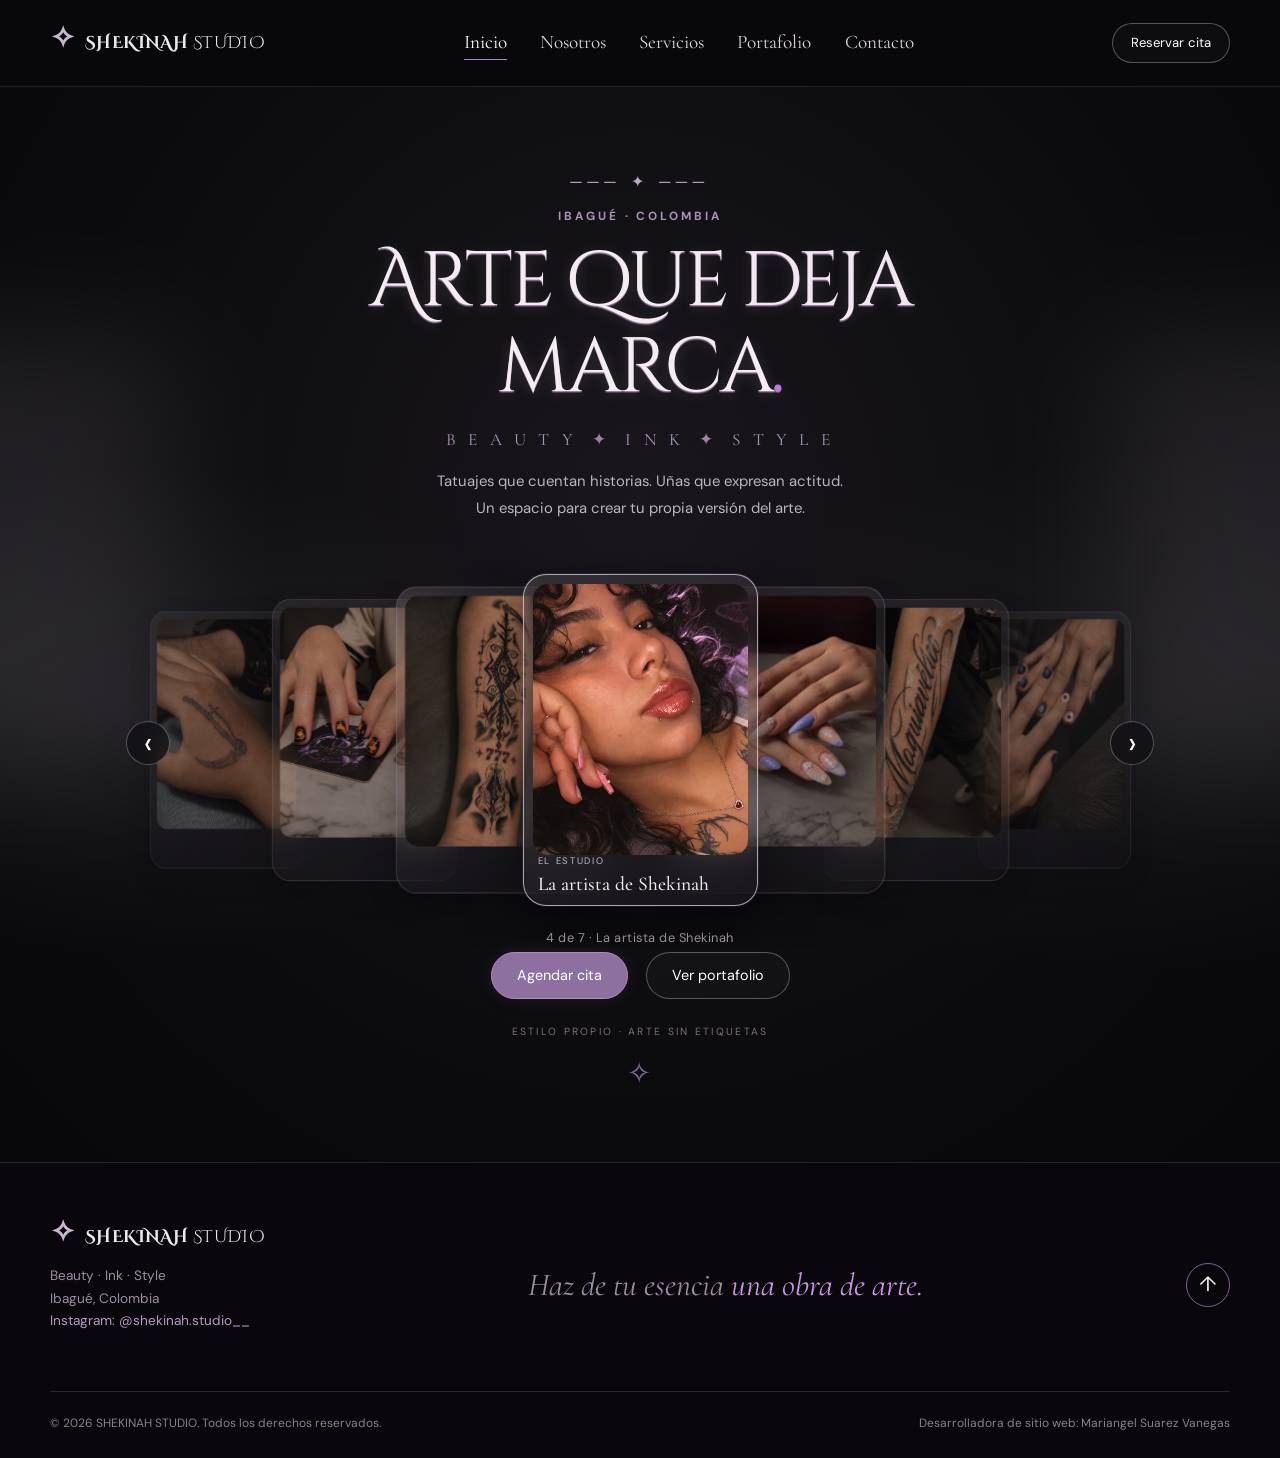
==== commit b7cfcb4a: "Actualizo index.html" ====
--- a/SHEKINAH_STUDIO/index.html
+++ b/SHEKINAH_STUDIO/index.html
@@ -80,7 +80,7 @@
 </section>
 
 </main>
-<footer class="footer"><div class="container"><div class="footer-top"><div><a class="brand" href="index.html"><span aria-hidden="true" class="brand-star">✧</span> SHEKINAH <span>STUDIO</span></a><p>Beauty · Ink · Style<br/>Ibagué, Colombia<br/><a class="instagram-inline" href="https://www.instagram.com/shekinah.studio__/" rel="noopener noreferrer" target="_blank">Instagram: @shekinah.studio__</a></p></div><p class="footer-quote">Haz de tu esencia <em>una obra de arte.</em></p><a aria-label="Volver arriba" class="back-to-top" href="#arriba">↑</a></div><div class="footer-bottom"><span>© <span id="year">2026</span> SHEKINAH STUDIO. Todos los derechos reservados.</span><span>Diseño y desarrollo web · Proyecto académico</span></div></div></footer>
+<footer class="footer"><div class="container"><div class="footer-top"><div><a class="brand" href="index.html"><span aria-hidden="true" class="brand-star">✧</span> SHEKINAH <span>STUDIO</span></a><p>Beauty · Ink · Style<br/>Ibagué, Colombia<br/><a class="instagram-inline" href="https://www.instagram.com/shekinah.studio__/" rel="noopener noreferrer" target="_blank">Instagram: @shekinah.studio__</a></p></div><p class="footer-quote">Haz de tu esencia <em>una obra de arte.</em></p><a aria-label="Volver arriba" class="back-to-top" href="#arriba">↑</a></div><div class="footer-bottom"><span>© <span id="year">2026</span> SHEKINAH STUDIO. Todos los derechos reservados.</span><span>Desarrolladora de sitio web: Mariangel Suarez Vanegas</span></div></div></footer>
 <nav aria-label="Accesos rápidos móviles" class="mobile-dock">
 <a aria-label="Inicio" class="dock-link active" href="index.html"><span aria-hidden="true">⌂</span><small>Inicio</small></a>
 <a aria-label="Servicios" class="dock-link" href="servicios.html"><span aria-hidden="true">✧</span><small>Servicios</small></a>
